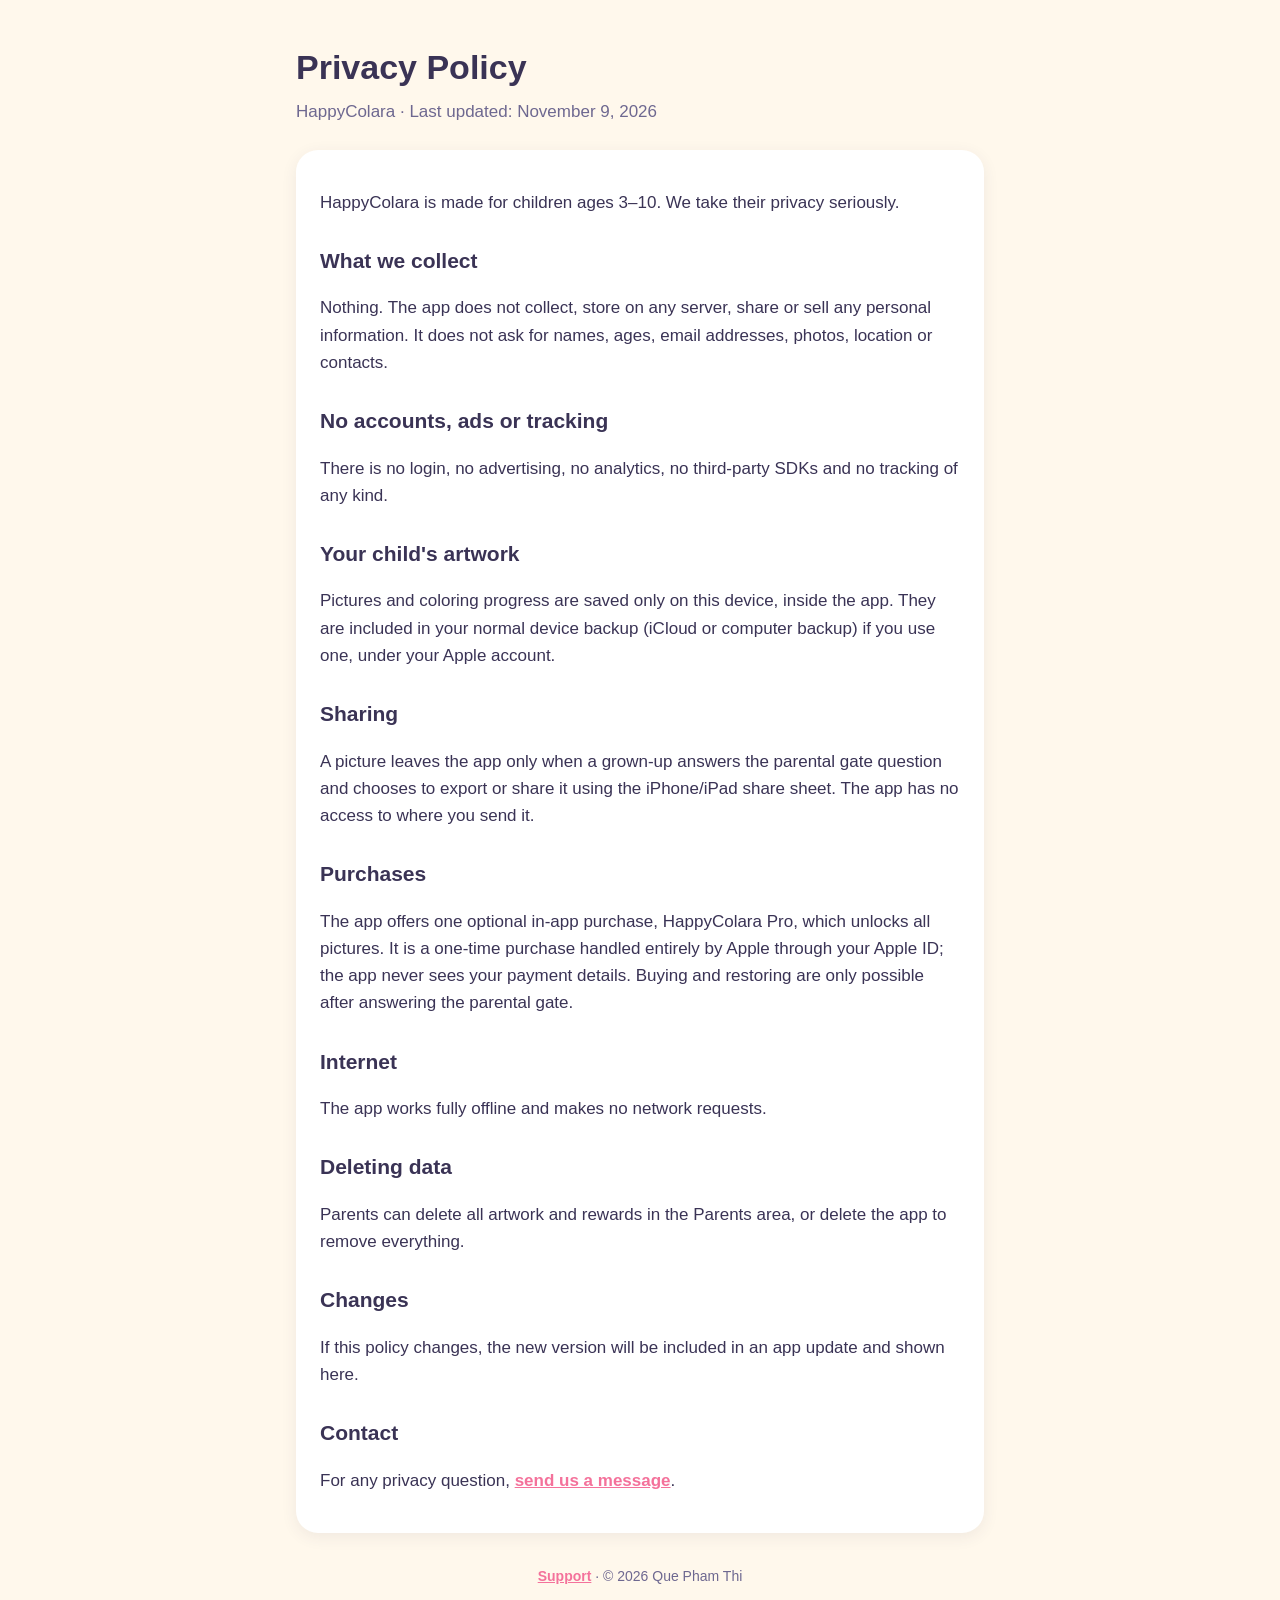
==== privacy.html @ f0fda35a "HappyColara support and privacy pages Co-Authored-By: Claude Opus 5.5 <noreply@anthropic.com>" ====
<!doctype html>
<html lang="en">
<head>
<meta charset="utf-8">
<meta name="viewport" content="width=device-width, initial-scale=1">
<title>HappyColara Privacy Policy</title>
<link rel="stylesheet" href="style.css">
</head>
<body>
<main>
<h1>Privacy Policy</h1>
<p class="sub">HappyColara · Last updated: November 9, 2026</p>
<div class="card">
<p>HappyColara is made for children ages 3–10. We take their privacy seriously.</p>
<h2>What we collect</h2>
<p>Nothing. The app does not collect, store on any server, share or sell any personal information. It does not ask for names, ages, email addresses, photos, location or contacts.</p>
<h2>No accounts, ads or tracking</h2>
<p>There is no login, no advertising, no analytics, no third-party SDKs and no tracking of any kind.</p>
<h2>Your child's artwork</h2>
<p>Pictures and coloring progress are saved only on this device, inside the app. They are included in your normal device backup (iCloud or computer backup) if you use one, under your Apple account.</p>
<h2>Sharing</h2>
<p>A picture leaves the app only when a grown-up answers the parental gate question and chooses to export or share it using the iPhone/iPad share sheet. The app has no access to where you send it.</p>
<h2>Purchases</h2>
<p>The app offers one optional in-app purchase, HappyColara Pro, which unlocks all pictures. It is a one-time purchase handled entirely by Apple through your Apple ID; the app never sees your payment details. Buying and restoring are only possible after answering the parental gate.</p>
<h2>Internet</h2>
<p>The app works fully offline and makes no network requests.</p>
<h2>Deleting data</h2>
<p>Parents can delete all artwork and rewards in the Parents area, or delete the app to remove everything.</p>
<h2>Changes</h2>
<p>If this policy changes, the new version will be included in an app update and shown here.</p>
<h2>Contact</h2>
<p>For any privacy question, <a href="https://github.com/QuePhamThi/happycolara/issues/new">send us a message</a>.</p>
</div>
<footer><a href="index.html">Support</a> · © 2026 Que Pham Thi</footer>
</main>
</body>
</html>
---- style.css ----
:root{--bg:#FFF8EC;--card:#fff;--ink:#3A3355;--soft:#6E6890;--pink:#F4729B}
*{box-sizing:border-box}
body{margin:0;background:var(--bg);color:var(--ink);font:17px/1.6 -apple-system,BlinkMacSystemFont,"SF Pro Rounded","Segoe UI",sans-serif}
main{max-width:720px;margin:0 auto;padding:40px 16px 64px}
h1{font-size:34px;margin:0 0 4px}
h2{font-size:21px;margin:28px 0 6px}
.sub{color:var(--soft);margin:0 0 24px}
.card{background:var(--card);border-radius:22px;padding:22px 24px;box-shadow:0 4px 16px rgba(58,51,85,.08);margin-bottom:18px}
a{color:var(--pink);font-weight:600}
footer{color:var(--soft);font-size:14px;margin-top:32px;text-align:center}
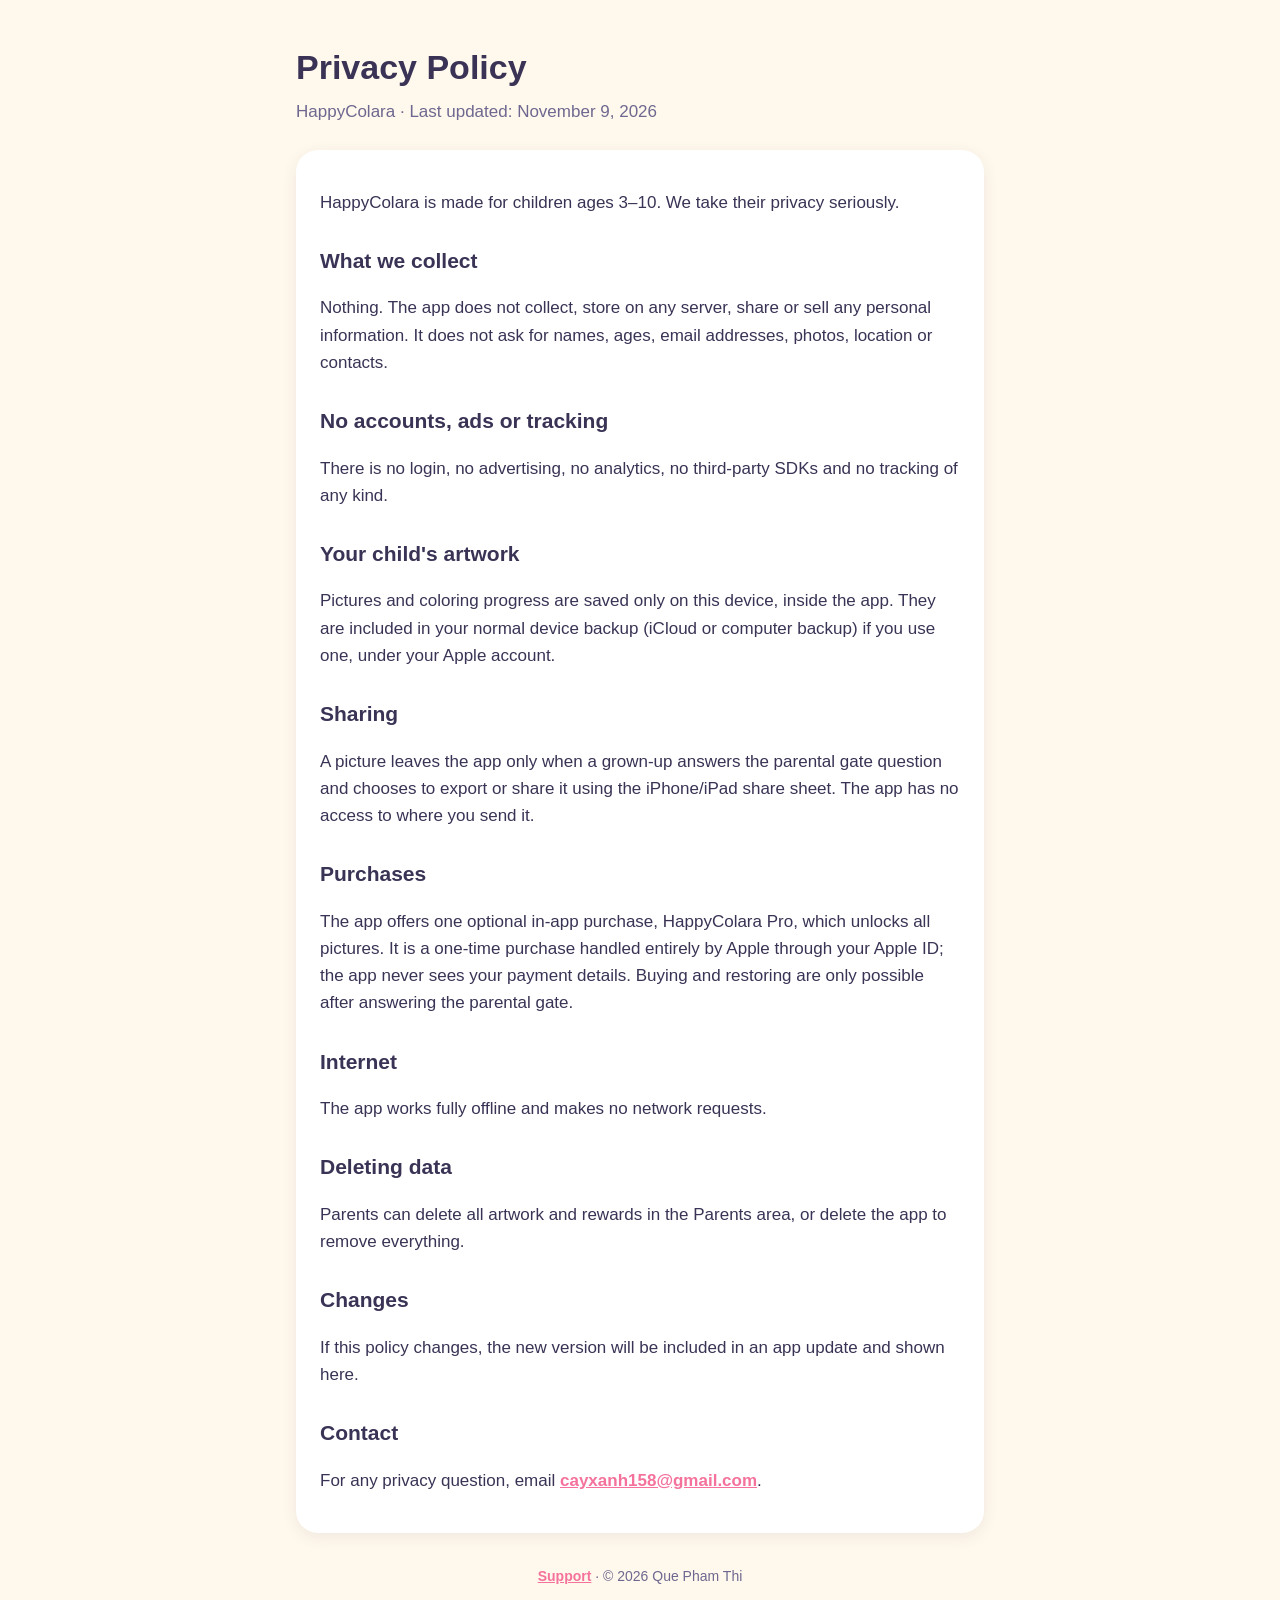
==== commit d93ac065: "Use email for support contact Co-Authored-By: Claude Opus 5.5 <noreply@anthropic.com>" ====
--- a/privacy.html
+++ b/privacy.html
@@ -29,7 +29,7 @@
 <h2>Changes</h2>
 <p>If this policy changes, the new version will be included in an app update and shown here.</p>
 <h2>Contact</h2>
-<p>For any privacy question, <a href="https://github.com/QuePhamThi/happycolara/issues/new">send us a message</a>.</p>
+<p>For any privacy question, email <a href="mailto:cayxanh158@gmail.com">cayxanh158@gmail.com</a>.</p>
 </div>
 <footer><a href="index.html">Support</a> · © 2026 Que Pham Thi</footer>
 </main>
